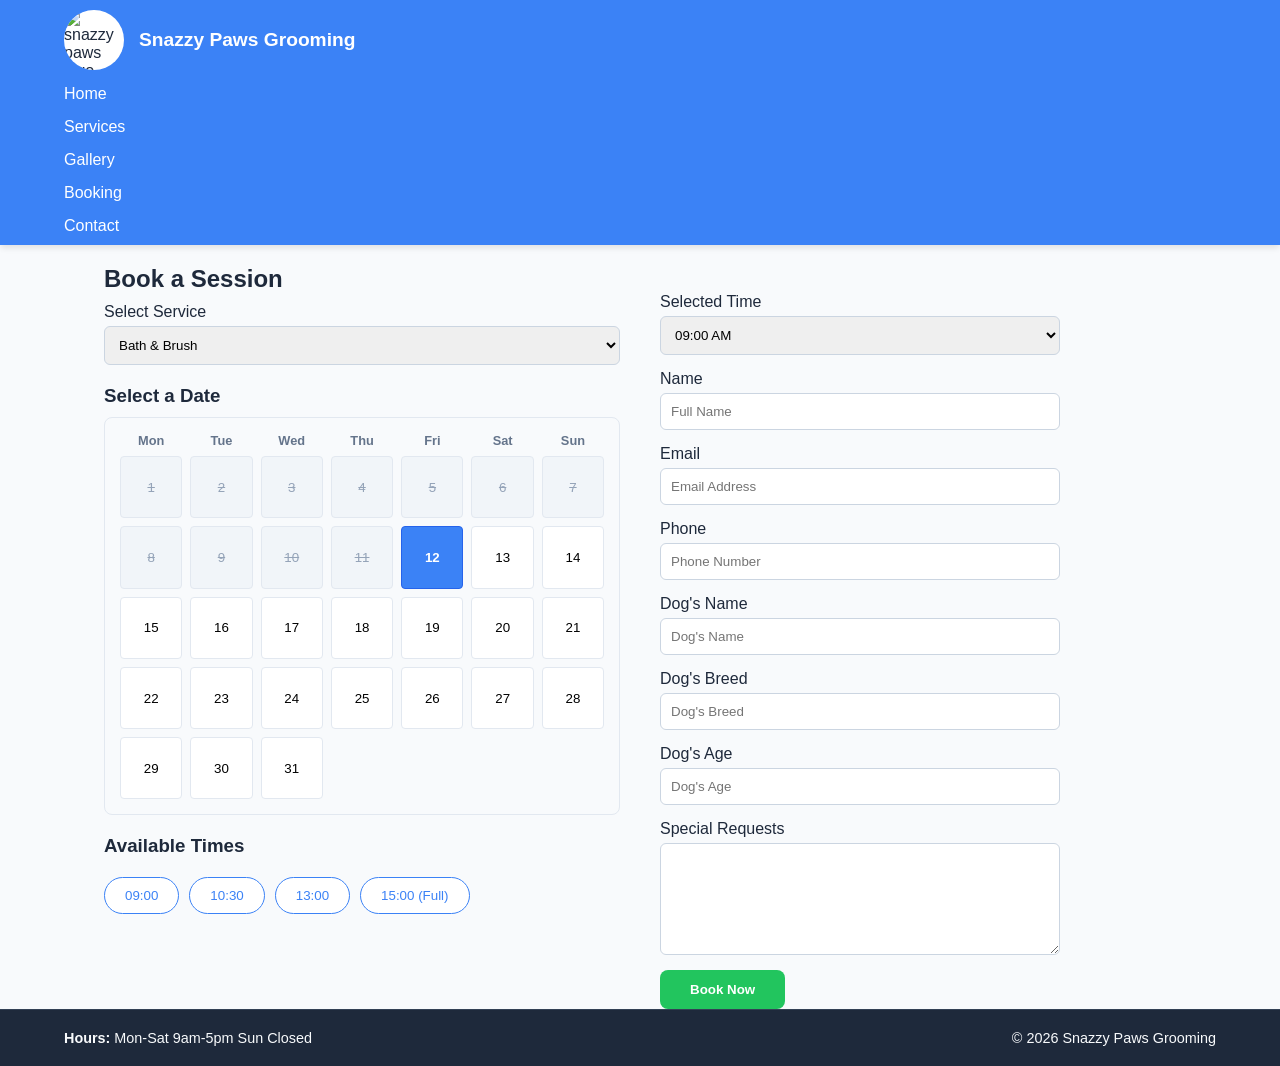
==== booking.html @ b4efa89c "Add files via upload" ====
<!DOCTYPE html>
<html lang="en" class="scroll-smooth">
<head>
    <meta charset="utf-8">
    <meta name="viewport" content="width=device-width, initial-scale=1.0">
    <link rel= "stylesheet" href="css/snazzy.css">
    
    <title>Snazzy Paws Booking</title>
</head>
<body>
    <nav class="nav-tab">
        <div class="brand-container">
            <div class="logo-container">
            <img src="Public/images/snazzy-logo.png" alt="snazzy paws logo">
            </div>
            <span class="brand-name">Snazzy Paws Grooming</span>
        </div>

        <div class="nav-links">
            <a href="index.html">Home</a>
            <a href="services.html">Services</a>
            <a href="gallery.html">Gallery</a>
            <a href="booking.html" aria-current="page">Booking</a>
            <a href="contact.html">Contact</a>
        </div>
    </nav>
    <main>
        <section class="booking-section page-wrapper" style="margin-top: 20px;">
            <h1>Book a Session</h1>

            <div class="booking-dashboard">
                <div class="calendar-column">
                    <div class="form-group"style="margin-top :10px; margin-bottom: 10px;">
                        <label for="service-select">Select Service</label>
                        <select id="service-select">
                            <option>Bath & Brush</option>        
                            <option>Haircut</option>
                            <option>Nail trim</option>
                            <option>Ear cleaning</option>
                            <option>Teeth brushing</option>
                            <option>De-shedding treatment</option>
                            <option>Flea and tick treatment</option>
                            <option>Spa package</option>
                            <option>Express service</option>
                            <option>Medicated bath</option>
                            <option>Special Breed Cuts</option>
                            <option>Puppy package</option>
                            <option>Senior dog</option>
                            <option>Full grooming package</option>
                        </select>
                    </div>

                    <div class="calendar-wrapper">
                        <h3>Select a Date</h3>
                        <div class="calendar-grid">
                            <div class="day-head">Mon</div><div class="day-head">Tue</div>
                            <div class="day-head">Wed</div><div class="day-head">Thu</div>
                            <div class="day-head">Fri</div><div class="day-head">Sat</div>
                            <div class="day-head">Sun</div>

                            <button class="calendar-day day-booked">1</button>
                            <button class="calendar-day day-booked">2</button>
                            <button class="calendar-day day-booked">3</button>
                            <button class="calendar-day day-booked">4</button>
                            <button class="calendar-day day-booked">5</button>
                            <button class="calendar-day day-booked">6</button>
                            <button class="calendar-day day-booked">7</button>
                            <button class="calendar-day day-booked">8</button>
                            <button class="calendar-day day-booked">9</button>
                            <button class="calendar-day day-booked">10</button>
                            <button class="calendar-day day-booked">11</button>
                            <button class="calendar-day current-selection">12</button>
                            <button class="calendar-day">13</button>
                            <button class="calendar-day">14</button>
                            <button class="calendar-day">15</button>
                            <button class="calendar-day">16</button>
                            <button class="calendar-day">17</button>
                            <button class="calendar-day">18</button>
                            <button class="calendar-day">19</button>
                            <button class="calendar-day">20</button>
                            <button class="calendar-day">21</button>
                            <button class="calendar-day">22</button>
                            <button class="calendar-day">23</button>
                            <button class="calendar-day">24</button>
                            <button class="calendar-day">25</button>
                            <button class="calendar-day">26</button>
                            <button class="calendar-day">27</button>
                            <button class="calendar-day">28</button>
                            <button class="calendar-day">29</button>
                            <button class="calendar-day">30</button>
                            <button class="calendar-day">31</button>

                        </div>
                    </div>

                    <div class="times-table">
                        <h3>Available Times</h3>
                        <div class="time-slots">
                            <button class="time-btn">09:00</button>
                            <button class="time-btn">10:30</button>
                            <button class="time-btn">13:00</button>
                            <button class="time-btn" disabled>15:00 (Full)</button>
                        </div>
                    </div>
                </div>

                <div class="details-column">
                    <div class="booking-form-box">
                        <div class="form-group">
                            <label for="time-slot">Selected Time</label>
                            <select id="time-slot">
                                <option>09:00 AM</option>
                                <option>10:30 AM</option>
                                <option>01:00 PM</option>
                                <option>03:00 PM</option>
                            </select>
                        </div>
                        
                        <div class="form-group">
                            <label for="user-name">Name</label>
                            <input type="text" id="user-name" placeholder="Full Name">
                        </div>

                        <div class="form-group">
                            <label for="user-email">Email</label>
                            <input type="email" id="user-email" placeholder="Email Address">
                        </div>

                        <div class="form-group">
                            <label for="user-phone">Phone</label>
                            <input type="tel" id="user-phone" placeholder="Phone Number">
                        </div>

                        <div class="form-group">
                            <label for="dog-name">Dog's Name</label>
                            <input type="text" id="dog-name" placeholder="Dog's Name">
                        </div>
                        <div class="form-group">
                            <label for="dog-breed">Dog's Breed</label>
                            <input type="text" id="dog-breed" placeholder="Dog's Breed">
                        </div>
                        <div class="form-group">
                            <label for="dog-age">Dog's Age</label>
                            <input type="number" id="dog-age" placeholder="Dog's Age">
                        </div>

                        <div class="form-group">
                            <label for="requests">Special Requests</label>
                            <textarea id="requests" rows="6"></textarea>
                        </div>

                        <button class="book-now-btn">Book Now</button>
                    </div>
                </div>
            </div>
        </section>
    </main>

</body>
<footer class="footer">
    <div class="opening-hours">
        <p><strong>Hours:</strong> Mon-Sat 9am-5pm <br> Sun Closed</p>
    </div>
    
    <div class="copy-text">
        <p>&copy; 2026 Snazzy Paws Grooming</p>
    </div>
</footer>


</html>
---- css/snazzy.css ----
/* ------------------ Shared Stylings --------------------*/
/*  Reset and Page Background */
* {
  margin: 0;
  padding: 0;
  box-sizing: border-box; 
  font-family: sans-serif;
}

body {
  background-color: #f8fafc; 
  color: #1e293b;
}

/*  Navigation Bar (The Container) */
.nav-tab {
  display: flex;
  align-items: center; 
  background: #3b82f6; 
  padding: 10px 5%;
  box-shadow: 0 4px 6px -1px rgba(0, 0, 0, 0.1);
}

/*  The Logo and Title Group */
.brand-container {
  display: flex;
  align-items: center;
  gap: 15px;
  margin-right: auto; 
}

.logo-container {
  height: 60px;       
  width: 60px;       
  overflow: hidden;   
  border-radius: 50%; 
  background: white;  
}

.logo-container img {
  width: 100%;
  height: 100%;
  object-fit: cover;  
}

.brand-name {
  color: white;
  font-weight: bold;
  font-size: 1.2rem;
}

/*  The Navigation Links */
nav { 
    flex-direction: column; 
    height: auto; 
    padding: 20px 0;
  }
.nav-links {
  flex-direction: column;
  display: flex;
  gap: 15px;
  width: 100%;
  padding-top: 15px;
}

.nav-links a {
  text-decoration: none;
  color: white;
  font-weight: 500;
  transition: opacity 0.3s;
}

.nav-links a:hover {
  opacity: 0.8;
}

html, body {
  height: 100%; 
}

body {
  display: flex;
  flex-direction: column; 
  min-height: 100vh;      
  margin: 0;
}

main {
  flex: 1; 
}
.page-wrapper {
  width: 90%;
  max-width: 1800px; 
  margin: 0 auto;    
  padding: 0 40px;   
}

.overview {
  padding-top: 20px;
}

/* The Footer */
.footer {
  display: flex;
  justify-content: space-between; 
  align-items: center;           
  padding: 20px 5%;
  background-color: #1e293b;     
  color: #f8fafc;                
  font-size: 0.9rem;             
  border-top: 1px solid #334155; 
}

.opening-hours br {
  display: none; 
}

@media (max-width: 600px) {
  .footer {
    flex-direction: column;
    text-align: center;
    gap: 10px;
  }
  .opening-hours br {
    display: block; 
  }
}
/* ------------------ The Home/index page --------------------*/
overview {
    margin-left: 10%; 
    padding: 40px 0;
}

.home-grid {
    display: flex;
    align-items: center;
    gap: 40px;
}

.about-content {
    flex: 1;
    max-width: 500px;
}

.home-img img, .bigolboy img {
    width: 100%;
    height: 400px;
    object-fit: cover;
    border-radius: 50px; 
}

@media (max-width: 1024px) {
    .overview {
        margin-left: 0;
        text-align: center;
    }

    .home-grid {
        flex-direction: column; 
        gap: 20px;
    }

    .about-content {
        margin-left: 0 !important; 
        max-width: 100%;
        padding: 10px;
        text-align: center;
    }
    
    .home-img, .bigolboy {
        margin-left: 0 !important;
        width: 100%;
    }

    .home-img img, .bigolboy img {
        height: 300px; 
        border-radius: 20px;
    }

    ul {
        text-align: left; 
        display: inline-block;
    }
}
/* ------------------ The Services page --------------------*/
/* The Grid Container */

.services-grid {
  display: grid;
  grid-template-columns: repeat(2, 1fr); 
  gap: 30px;                             
  margin: 20px 0;
  padding-left: 20px;
  padding-right: 20px;
}

/* The Card Style */
.service-card {
  background: white;
  border-radius: 12px;                   
  overflow: hidden;                      
  box-shadow: 0 4px 12px rgba(0, 0, 0, 0.08); 
  transition: transform 0.2s ease;
}

.service-card:hover {
  transform: translateY(-5px);           
}

.service-card img {
  width: 100%;
  height: 200px;
  object-fit: cover;
  object-position: center;                     
}
.service-card img.focus-bottom {
  object-position: center bottom;
}
.service-card img.focus-top {
  object-position: center top;
}

.card-content {
  padding: 20px;
}


.pricing-table {
  display: flex;
  flex-direction: column; 
  align-items: center;  
}
table {
  table {
  width: 100%;
  border-collapse: collapse;
}
}

th, td {
  padding: 15px;
  text-align: left;
  border-bottom: 1px solid #e2e8f0; 
}

th {
  background-color: #3b82f6;
  color: white;
  text-transform: uppercase;
  font-size: 0.8rem;
  letter-spacing: 1px;
}

@media (max-width: 768px) {
  .services-grid {
    grid-template-columns: 1fr; 
  }
  
  .page-wrapper {
    padding: 0 20px; 
  }
}
.table-scroll-container {
  width: 100%;
  overflow-x: auto; 
  display: flex;
  flex-direction: column; 
  align-items: center; 
}
/* ------------------ The Contact page --------------------*/
.contact-container {
    display: grid;
    grid-template-columns: 1fr 1fr; 
    gap: 50px;                      
    padding-top: 40px;
    padding-bottom: 40px;
}


.contact-form {
    background: #f1f5f9;
    padding: 30px;
    border-radius: 12px;
    display: flex;
    flex-direction: column;
    gap: 10px;
}

.contact-form input, 
.contact-form textarea {
    padding: 12px;
    border: 1px solid #cbd5e1;
    border-radius: 6px;
    font-size: 1rem;
}

.submit-btn {
    background-color: #3b82f6;
    color: white;
    padding: 12px;
    border: none;
    border-radius: 6px;
    cursor: pointer;
    font-weight: bold;
    margin-top: 10px;
}
.map-container iframe {
    width: 100%;    
    max-width: 100%;
    height: 450px;  
    border-radius: 12px;
}

@media (max-width: 800px) {
    .contact-container {
        grid-template-columns: 1fr;
    }
}
/* ------------------ The Gallery page --------------------*/

.gallery-layout {
  display: grid;
  grid-template-columns: 3fr 1fr; 
  gap: 20px;
  align-items: start;
}

.featured-img img {
  width: 100%;
  height: 1000px; 
  object-fit: cover;
  border-radius: 12px;
  box-shadow: 0 4px 10px rgba(0,0,0,0.1);
}

.caption {
  font-size: 0.9rem;
  color: #64748b;
  margin-top: 8px;
  font-style: italic;
}


.thumbnail-sidebar {
  display: grid;
  grid-template-columns: repeat(2, 1fr); 
  gap: 10px;
}


.thumb img {
  width: 100%;
  aspect-ratio: 1 / 1; 
  object-fit: cover;
  border-radius: 8px;
  cursor: pointer;
  transition: transform 0.2s ease;
}

.thumb img:hover {
  transform: scale(1.05);
}


.more-images {
  background-color: #e2e8f0;
  border-radius: 8px;
  display: flex;
  align-items: center;
  justify-content: center;
  font-weight: bold;
  color: #475569;
  aspect-ratio: 1 / 1;
  cursor: pointer;
}


@media (max-width: 900px) {
  .gallery-layout {
    grid-template-columns: 1fr;
  }
  .featured-img img {
    height: 400px; 
  }
  .thumbnail-sidebar {
    grid-template-columns: repeat(4, 1fr); 
    margin-top: 20px; 
  }
}

/* ------------------ The Booking page --------------------*/
/* Create the side-by-side layout from your wireframe */
.booking-dashboard {
    display: grid;
    grid-template-columns: 1fr 1fr; /* Split into two equal columns */
    gap: 40px;                      /* Space between the calendar and the form */
    align-items: start;
}
.calendar-grid {
    display: grid;
    grid-template-columns: repeat(7, 1fr); 
    gap: 8px;
    background: #f8fafc;
    padding: 15px;
    border-radius: 8px;
    border: 1px solid #e2e8f0;
}
.calendar-wrapper h3 {
    margin-top: 20px;
    margin-bottom: 10px;
}
@media (max-width: 900px) {
    .booking-dashboard {
        grid-template-columns: 1fr;
    }
}
.day-head {
  font-size: 0.8rem;
  font-weight: bold;
  text-align: center;
  color: #64748b;
}
.calendar-day {
  aspect-ratio: 1 / 1; 
  border: 1px solid #e2e8f0;
  background: white;
  border-radius: 4px;
  cursor: pointer;
  display: flex;
  align-items: center;
  justify-content: center;
}
.calendar-day.current-selection {
    background-color: #3b82f6; 
    color: white;
    border-color: #2563eb;
    font-weight: bold;
}
.calendar-day:hover {
  background-color: #3b82f6;
  color: white;
}
.day-booked {
  background-color: #f1f5f9;
  color: #94a3b8;
  cursor: not-allowed;
  text-decoration: line-through;
}
.times-table{
  margin-top: 20px;
  margin-bottom: 40px;
}
.time-slots {
  display: flex;
  flex-wrap: wrap;
  gap: 10px;
  margin-top: 20px;
}
.time-btn {
  padding: 10px 20px;
  border: 1px solid #3b82f6;
  border-radius: 20px; 
  background: white;
  color: #3b82f6;
}
.booking-form-box {
  display: flex;
  flex-direction: column;
  gap: 15px; 
  max-width: 400px; 
}
.form-group {
  display: flex;
  flex-direction: column; 
  gap: 5px;
}
.form-group input, 
.form-group select, 
.form-group textarea {
  padding: 10px;
  border: 1px solid #cbd5e1;
  border-radius: 6px;
  width: 100%; 
}
.book-now-btn {
  background-color: #22c55e;
  color: white;
  padding: 12px;
  border: none;
  border-radius: 8px;
  font-weight: bold;
  cursor: pointer;
  width: fit-content;
  padding: 12px 30px;
}
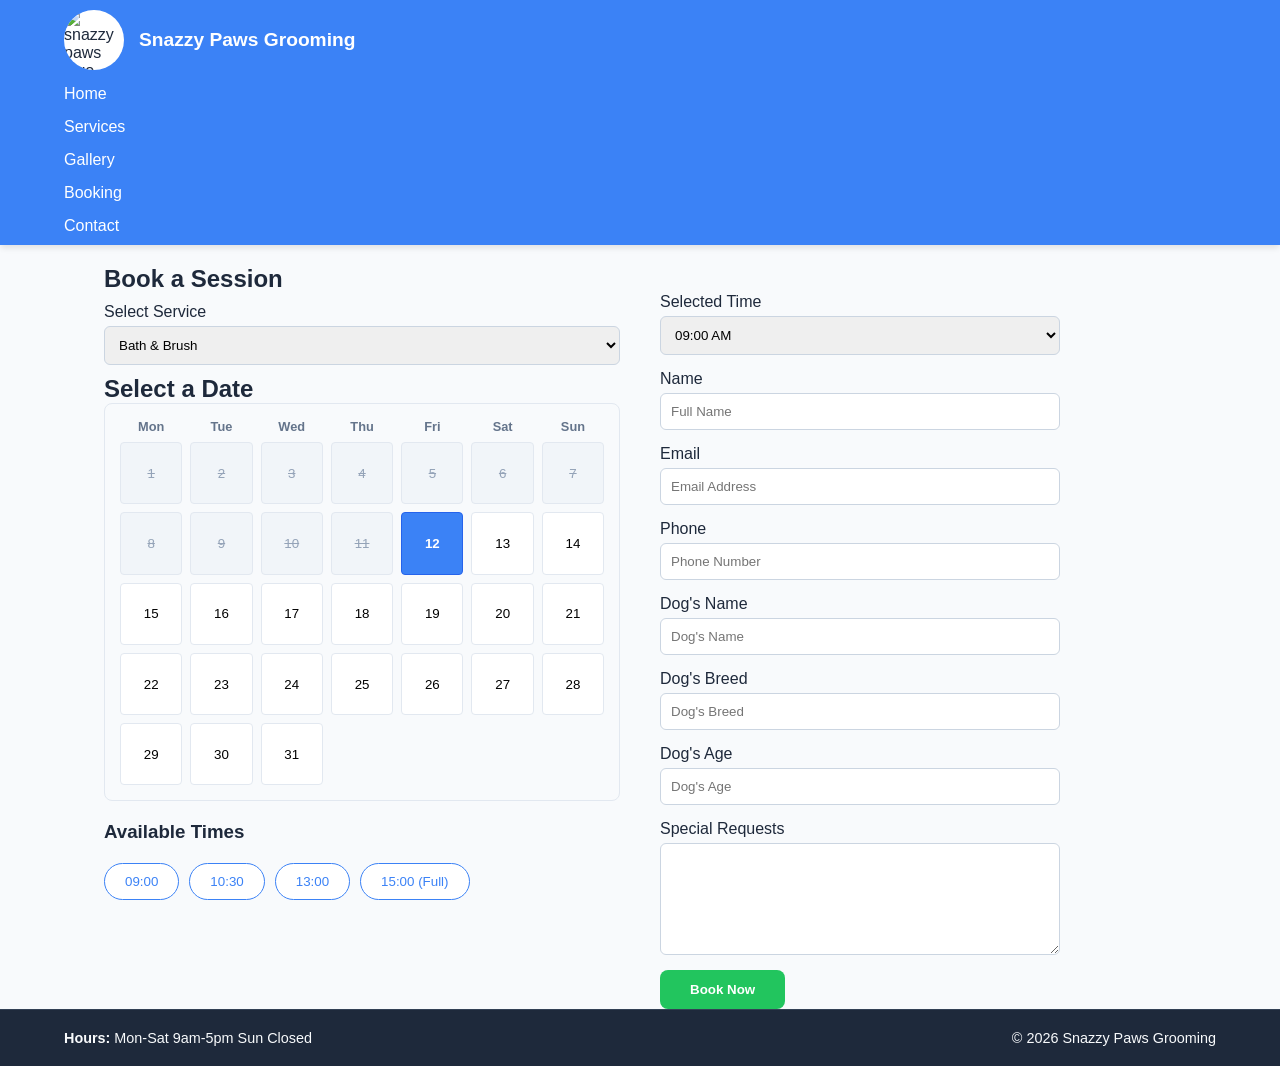
==== commit f9bd086b: "Add files via upload" ====
--- a/booking.html
+++ b/booking.html
@@ -30,7 +30,7 @@
 
             <div class="booking-dashboard">
                 <div class="calendar-column">
-                    <div class="form-group"style="margin-top :10px; margin-bottom: 10px;">
+                    <div class="form-group" style="margin-top :10px; margin-bottom: 10px;">
                         <label for="service-select">Select Service</label>
                         <select id="service-select">
                             <option>Bath & Brush</option>        
@@ -51,7 +51,7 @@
                     </div>
 
                     <div class="calendar-wrapper">
-                        <h3>Select a Date</h3>
+                        <h2>Select a Date</h2>
                         <div class="calendar-grid">
                             <div class="day-head">Mon</div><div class="day-head">Tue</div>
                             <div class="day-head">Wed</div><div class="day-head">Thu</div>
@@ -155,18 +155,15 @@
             </div>
         </section>
     </main>
-
+    <footer class="footer">
+        <div class="opening-hours">
+            <p><strong>Hours:</strong> Mon-Sat 9am-5pm <br> Sun Closed</p>
+        </div>
+        
+        <div class="copy-text">
+            <p>&copy; 2026 Snazzy Paws Grooming</p>
+        </div>
+    </footer>
 </body>
-<footer class="footer">
-    <div class="opening-hours">
-        <p><strong>Hours:</strong> Mon-Sat 9am-5pm <br> Sun Closed</p>
-    </div>
-    
-    <div class="copy-text">
-        <p>&copy; 2026 Snazzy Paws Grooming</p>
-    </div>
-</footer>
-
-
 </html>
 
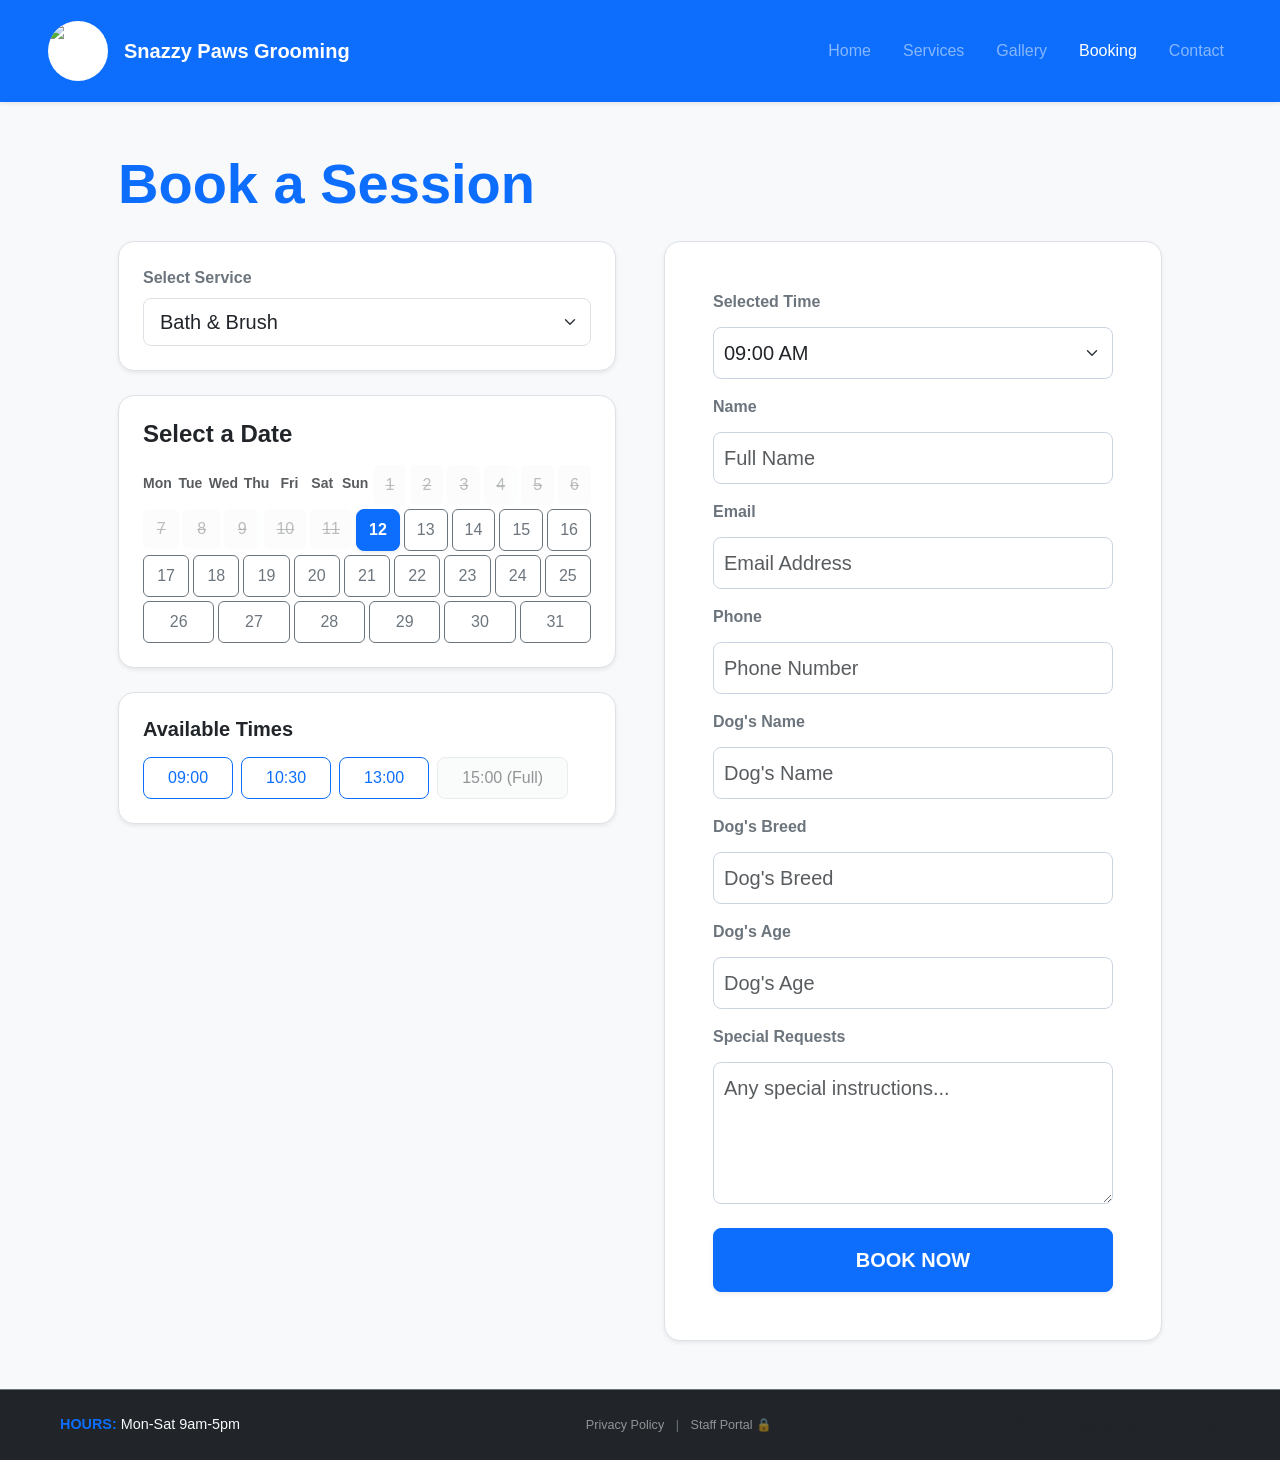
==== commit 024b90a8: "assessment 3 update" ====
--- a/booking.html
+++ b/booking.html
@@ -1,169 +1,234 @@
-<!DOCTYPE html>
-<html lang="en" class="scroll-smooth">
-<head>
-    <meta charset="utf-8">
-    <meta name="viewport" content="width=device-width, initial-scale=1.0">
-    <link rel= "stylesheet" href="css/snazzy.css">
-    
-    <title>Snazzy Paws Booking</title>
-</head>
-<body>
-    <nav class="nav-tab">
-        <div class="brand-container">
-            <div class="logo-container">
-            <img src="Public/images/snazzy-logo.png" alt="snazzy paws logo">
-            </div>
-            <span class="brand-name">Snazzy Paws Grooming</span>
-        </div>
-
-        <div class="nav-links">
-            <a href="index.html">Home</a>
-            <a href="services.html">Services</a>
-            <a href="gallery.html">Gallery</a>
-            <a href="booking.html" aria-current="page">Booking</a>
-            <a href="contact.html">Contact</a>
-        </div>
-    </nav>
-    <main>
-        <section class="booking-section page-wrapper" style="margin-top: 20px;">
-            <h1>Book a Session</h1>
-
-            <div class="booking-dashboard">
-                <div class="calendar-column">
-                    <div class="form-group" style="margin-top :10px; margin-bottom: 10px;">
-                        <label for="service-select">Select Service</label>
-                        <select id="service-select">
-                            <option>Bath & Brush</option>        
-                            <option>Haircut</option>
-                            <option>Nail trim</option>
-                            <option>Ear cleaning</option>
-                            <option>Teeth brushing</option>
-                            <option>De-shedding treatment</option>
-                            <option>Flea and tick treatment</option>
-                            <option>Spa package</option>
-                            <option>Express service</option>
-                            <option>Medicated bath</option>
-                            <option>Special Breed Cuts</option>
-                            <option>Puppy package</option>
-                            <option>Senior dog</option>
-                            <option>Full grooming package</option>
-                        </select>
-                    </div>
-
-                    <div class="calendar-wrapper">
-                        <h2>Select a Date</h2>
-                        <div class="calendar-grid">
-                            <div class="day-head">Mon</div><div class="day-head">Tue</div>
-                            <div class="day-head">Wed</div><div class="day-head">Thu</div>
-                            <div class="day-head">Fri</div><div class="day-head">Sat</div>
-                            <div class="day-head">Sun</div>
-
-                            <button class="calendar-day day-booked">1</button>
-                            <button class="calendar-day day-booked">2</button>
-                            <button class="calendar-day day-booked">3</button>
-                            <button class="calendar-day day-booked">4</button>
-                            <button class="calendar-day day-booked">5</button>
-                            <button class="calendar-day day-booked">6</button>
-                            <button class="calendar-day day-booked">7</button>
-                            <button class="calendar-day day-booked">8</button>
-                            <button class="calendar-day day-booked">9</button>
-                            <button class="calendar-day day-booked">10</button>
-                            <button class="calendar-day day-booked">11</button>
-                            <button class="calendar-day current-selection">12</button>
-                            <button class="calendar-day">13</button>
-                            <button class="calendar-day">14</button>
-                            <button class="calendar-day">15</button>
-                            <button class="calendar-day">16</button>
-                            <button class="calendar-day">17</button>
-                            <button class="calendar-day">18</button>
-                            <button class="calendar-day">19</button>
-                            <button class="calendar-day">20</button>
-                            <button class="calendar-day">21</button>
-                            <button class="calendar-day">22</button>
-                            <button class="calendar-day">23</button>
-                            <button class="calendar-day">24</button>
-                            <button class="calendar-day">25</button>
-                            <button class="calendar-day">26</button>
-                            <button class="calendar-day">27</button>
-                            <button class="calendar-day">28</button>
-                            <button class="calendar-day">29</button>
-                            <button class="calendar-day">30</button>
-                            <button class="calendar-day">31</button>
-
-                        </div>
-                    </div>
-
-                    <div class="times-table">
-                        <h3>Available Times</h3>
-                        <div class="time-slots">
-                            <button class="time-btn">09:00</button>
-                            <button class="time-btn">10:30</button>
-                            <button class="time-btn">13:00</button>
-                            <button class="time-btn" disabled>15:00 (Full)</button>
-                        </div>
-                    </div>
-                </div>
-
-                <div class="details-column">
-                    <div class="booking-form-box">
-                        <div class="form-group">
-                            <label for="time-slot">Selected Time</label>
-                            <select id="time-slot">
-                                <option>09:00 AM</option>
-                                <option>10:30 AM</option>
-                                <option>01:00 PM</option>
-                                <option>03:00 PM</option>
-                            </select>
-                        </div>
-                        
-                        <div class="form-group">
-                            <label for="user-name">Name</label>
-                            <input type="text" id="user-name" placeholder="Full Name">
-                        </div>
-
-                        <div class="form-group">
-                            <label for="user-email">Email</label>
-                            <input type="email" id="user-email" placeholder="Email Address">
-                        </div>
-
-                        <div class="form-group">
-                            <label for="user-phone">Phone</label>
-                            <input type="tel" id="user-phone" placeholder="Phone Number">
-                        </div>
-
-                        <div class="form-group">
-                            <label for="dog-name">Dog's Name</label>
-                            <input type="text" id="dog-name" placeholder="Dog's Name">
-                        </div>
-                        <div class="form-group">
-                            <label for="dog-breed">Dog's Breed</label>
-                            <input type="text" id="dog-breed" placeholder="Dog's Breed">
-                        </div>
-                        <div class="form-group">
-                            <label for="dog-age">Dog's Age</label>
-                            <input type="number" id="dog-age" placeholder="Dog's Age">
-                        </div>
-
-                        <div class="form-group">
-                            <label for="requests">Special Requests</label>
-                            <textarea id="requests" rows="6"></textarea>
-                        </div>
-
-                        <button class="book-now-btn">Book Now</button>
-                    </div>
-                </div>
-            </div>
-        </section>
-    </main>
-    <footer class="footer">
-        <div class="opening-hours">
-            <p><strong>Hours:</strong> Mon-Sat 9am-5pm <br> Sun Closed</p>
-        </div>
-        
-        <div class="copy-text">
-            <p>&copy; 2026 Snazzy Paws Grooming</p>
-        </div>
-    </footer>
-</body>
-</html>
-
+<!DOCTYPE html>
+<html lang="en" class="scroll-smooth">
+<head>
+    <meta charset="utf-8">
+    <!-- Required Task 1a Meta Tags -->
+    <meta name="viewport" content="width=device-width, initial-scale=1.0">
+    <meta name="description" content="Book a professional dog grooming session with Snazzy Paws Hamilton. Select your service, choose a date on our live calendar, and reserve your slot.">
+    
+    <!-- Bootstrap CSS Framework -->
+    <link href="https://cdn.jsdelivr.net/npm/bootstrap@5.3.3/dist/css/bootstrap.min.css" rel="stylesheet">
+    <!-- Custom Style Overrides -->
+    <link rel="stylesheet" href="css/snazzy.css">
+    
+    <title>Snazzy Paws Booking</title>
+</head>
+<body class="d-flex flex-column min-vh-100 bg-light text-dark">
+
+    <!-- START: NAVIGATION COMPONENT -->
+    <nav class="navbar navbar-expand-lg navbar-dark bg-primary shadow-sm py-3">
+        <div class="container-fluid px-md-5">
+            <!-- Brand & Logo Identity -->
+            <a class="navbar-brand d-flex align-items-center gap-3" href="index.html">
+                <div class="logo-container rounded-circle bg-white overflow-hidden" style="width: 60px; height: 60px;">
+                    <img src="Public/images/snazzy-logo.png" alt="snazzy paws logo" class="w-100 h-100 object-fit-cover">
+                </div>
+                <span class="fw-bold tracking-wide">Snazzy Paws Grooming</span>
+            </a>
+
+            <!-- Mobile Hamburger Toggle Button -->
+            <button class="navbar-toggler" type="button" data-bs-toggle="collapse" data-bs-target="#snazzyNav" aria-controls="snazzyNav" aria-expanded="false" aria-label="Toggle navigation">
+                <span class="navbar-toggler-icon"></span>
+            </button>
+
+            <!-- Navigation Menu Items -->
+            <div class="collapse navbar-collapse" id="snazzyNav">
+                <div class="navbar-nav ms-auto gap-lg-3 mt-3 mt-lg-0 fw-medium">
+                    <a class="nav-link text-white-50" href="index.html">Home</a>
+                    <a class="nav-link text-white-50" href="services.html">Services</a>
+                    <a class="nav-link text-white-50" href="gallery.html">Gallery</a>
+                    <a class="nav-link active" href="booking.html" aria-current="page">Booking</a>
+                    <a class="nav-link text-white-50" href="contact.html">Contact</a>
+                </div>
+            </div>
+        </div>
+    </nav>
+    <!-- END: NAVIGATION COMPONENT -->
+
+    <!-- START: BOOKING MAIN CONTENT CONTAINER -->
+    <main class="flex-grow-1 container my-5 px-4 px-md-5">
+        <section class="booking-section">
+            <h1 class="display-4 fw-bold text-primary mb-4 text-center text-md-start">Book a Session</h1>
+
+            <!-- Dashboard Dashboard Split Row Wrapper -->
+            <div class="row g-5">
+                
+                <!-- START: CALENDAR COLUMN -->
+                <div class="col-12 col-lg-6 d-flex flex-column gap-4">
+                    
+                    <!-- Service Select Box -->
+                    <div class="bg-white p-4 rounded-4 shadow-sm border">
+                        <label for="service-select" class="form-label fw-bold text-secondary">Select Service</label>
+                        <select id="service-select" class="form-select form-select-lg rounded-3">
+                            <option>Bath & Brush</option>        
+                            <option>Haircut</option>
+                            <option>Nail trim</option>
+                            <option>Ear cleaning</option>
+                            <option>Teeth brushing</option>
+                            <option>De-shedding treatment</option>
+                            <option>Flea and tick treatment</option>
+                            <option>Spa package</option>
+                            <option>Express service</option>
+                            <option>Medicated bath</option>
+                            <option>Special Breed Cuts</option>
+                            <option>Puppy package</option>
+                            <option>Senior dog</option>
+                            <option>Full grooming package</option>
+                        </select>
+                    </div>
+
+                    <!-- Calendar Wrapper Component -->
+                    <div class="bg-white p-4 rounded-4 shadow-sm border">
+                        <h2 class="h4 fw-bold text-dark mb-3">Select a Date</h2>
+                        <div class="row row-cols-7 g-1 text-center">
+                            
+                            <!-- Weekday grid headers -->
+                            <div class="col py-2 fw-bold text-muted small">Mon</div>
+                            <div class="col py-2 fw-bold text-muted small">Tue</div>
+                            <div class="col py-2 fw-bold text-muted small">Wed</div>
+                            <div class="col py-2 fw-bold text-muted small">Thu</div>
+                            <div class="col py-2 fw-bold text-muted small">Fri</div>
+                            <div class="col py-2 fw-bold text-muted small">Sat</div>
+                            <div class="col py-2 fw-bold text-muted small">Sun</div>
+
+                            <!-- Row 1 dates -->
+                            <div class="col"><button class="btn btn-light text-muted w-100 py-2 border-0 disabled" style="opacity: 0.4; text-decoration: line-through;">1</button></div>
+                            <div class="col"><button class="btn btn-light text-muted w-100 py-2 border-0 disabled" style="opacity: 0.4; text-decoration: line-through;">2</button></div>
+                            <div class="col"><button class="btn btn-light text-muted w-100 py-2 border-0 disabled" style="opacity: 0.4; text-decoration: line-through;">3</button></div>
+                            <div class="col"><button class="btn btn-light text-muted w-100 py-2 border-0 disabled" style="opacity: 0.4; text-decoration: line-through;">4</button></div>
+                            <div class="col"><button class="btn btn-light text-muted w-100 py-2 border-0 disabled" style="opacity: 0.4; text-decoration: line-through;">5</button></div>
+                            <div class="col"><button class="btn btn-light text-muted w-100 py-2 border-0 disabled" style="opacity: 0.4; text-decoration: line-through;">6</button></div>
+                            <div class="col"><button class="btn btn-light text-muted w-100 py-2 border-0 disabled" style="opacity: 0.4; text-decoration: line-through;">7</button></div>
+
+                            <!-- Row 2 dates -->
+                            <div class="col"><button class="btn btn-light text-muted w-100 py-2 border-0 disabled" style="opacity: 0.4; text-decoration: line-through;">8</button></div>
+                            <div class="col"><button class="btn btn-light text-muted w-100 py-2 border-0 disabled" style="opacity: 0.4; text-decoration: line-through;">9</button></div>
+                            <div class="col"><button class="btn btn-light text-muted w-100 py-2 border-0 disabled" style="opacity: 0.4; text-decoration: line-through;">10</button></div>
+                            <div class="col"><button class="btn btn-light text-muted w-100 py-2 border-0 disabled" style="opacity: 0.4; text-decoration: line-through;">11</button></div>
+                            <div class="col"><button class="btn btn-primary w-100 py-2 fw-bold rounded-3 shadow-sm">12</button></div>
+                            <div class="col"><button class="btn btn-outline-secondary w-100 py-2">13</button></div>
+                            <div class="col"><button class="btn btn-outline-secondary w-100 py-2">14</button></div>
+
+                            <!-- Row 3 dates -->
+                            <div class="col"><button class="btn btn-outline-secondary w-100 py-2">15</button></div>
+                            <div class="col"><button class="btn btn-outline-secondary w-100 py-2">16</button></div>
+                            <div class="col"><button class="btn btn-outline-secondary w-100 py-2">17</button></div>
+                            <div class="col"><button class="btn btn-outline-secondary w-100 py-2">18</button></div>
+                            <div class="col"><button class="btn btn-outline-secondary w-100 py-2">19</button></div>
+                            <div class="col"><button class="btn btn-outline-secondary w-100 py-2">20</button></div>
+                            <div class="col"><button class="btn btn-outline-secondary w-100 py-2">21</button></div>
+
+                            <!-- Row 4 dates -->
+                            <div class="col"><button class="btn btn-outline-secondary w-100 py-2">22</button></div>
+                            <div class="col"><button class="btn btn-outline-secondary w-100 py-2">23</button></div>
+                            <div class="col"><button class="btn btn-outline-secondary w-100 py-2">24</button></div>
+                            <div class="col"><button class="btn btn-outline-secondary w-100 py-2">25</button></div>
+                            <div class="col"><button class="btn btn-outline-secondary w-100 py-2">26</button></div>
+                            <div class="col"><button class="btn btn-outline-secondary w-100 py-2">27</button></div>
+                            <div class="col"><button class="btn btn-outline-secondary w-100 py-2">28</button></div>
+
+                            <!-- Row 5 dates -->
+                            <div class="col"><button class="btn btn-outline-secondary w-100 py-2">29</button></div>
+                            <div class="col"><button class="btn btn-outline-secondary w-100 py-2">30</button></div>
+                            <div class="col"><button class="btn btn-outline-secondary w-100 py-2">31</button></div>
+
+                        </div>
+                    </div>
+
+                    <!-- Available Times Area -->
+                    <div class="bg-white p-4 rounded-4 shadow-sm border">
+                        <h3 class="h5 fw-bold text-dark mb-3">Available Times</h3>
+                        <div class="d-flex flex-wrap gap-2">
+                            <button class="btn btn-outline-primary px-4 py-2 rounded-3">09:00</button>
+                            <button class="btn btn-outline-primary px-4 py-2 rounded-3">10:30</button>
+                            <button class="btn btn-outline-primary px-4 py-2 rounded-3">13:00</button>
+                            <button class="btn btn-light px-4 py-2 rounded-3 text-muted border" disabled>15:00 (Full)</button>
+                        </div>
+                    </div>
+                </div>
+                <!-- END: CALENDAR COLUMN -->
+
+                <!-- START: DETAILS COLUMN -->
+                <div class="col-12 col-lg-6">
+                    <form class="bg-white p-4 p-lg-5 rounded-4 shadow-sm border d-flex flex-column gap-3">
+                        
+                        <div class="form-group">
+                            <label for="time-slot" class="form-label fw-semibold text-secondary">Selected Time</label>
+                            <select id="time-slot" class="form-select form-select-lg rounded-3">
+                                <option>09:00 AM</option>
+                                <option>10:30 AM</option>
+                                <option>01:00 PM</option>
+                                <option>03:00 PM</option>
+                            </select>
+                        </div>
+                        
+                        <div class="form-group">
+                            <label for="user-name" class="form-label fw-semibold text-secondary">Name</label>
+                            <input type="text" id="user-name" class="form-control form-control-lg rounded-3" placeholder="Full Name" required>
+                        </div>
+
+                        <div class="form-group">
+                            <label for="user-email" class="form-label fw-semibold text-secondary">Email</label>
+                            <input type="email" id="user-email" class="form-control form-control-lg rounded-3" placeholder="Email Address" required>
+                        </div>
+
+                        <div class="form-group">
+                            <label for="user-phone" class="form-label fw-semibold text-secondary">Phone</label>
+                            <input type="tel" id="user-phone" class="form-control form-control-lg rounded-3" placeholder="Phone Number" required>
+                        </div>
+
+                        <div class="form-group">
+                            <label for="dog-name" class="form-label fw-semibold text-secondary">Dog's Name</label>
+                            <input type="text" id="dog-name" class="form-control form-control-lg rounded-3" placeholder="Dog's Name" required>
+                        </div>
+
+                        <div class="form-group">
+                            <label for="dog-breed" class="form-label fw-semibold text-secondary">Dog's Breed</label>
+                            <input type="text" id="dog-breed" class="form-control form-control-lg rounded-3" placeholder="Dog's Breed" required>
+                        </div>
+
+                        <div class="form-group">
+                            <label for="dog-age" class="form-label fw-semibold text-secondary">Dog's Age</label>
+                            <input type="number" id="dog-age" class="form-control form-control-lg rounded-3" placeholder="Dog's Age" required>
+                        </div>
+
+                        <div class="form-group">
+                            <label for="requests" class="form-label fw-semibold text-secondary">Special Requests</label>
+                            <textarea id="requests" rows="4" class="form-control form-control-lg rounded-3" placeholder="Any special instructions..."></textarea>
+                        </div>
+
+                        <button type="submit" class="btn btn-primary btn-lg fw-bold rounded-3 shadow-sm mt-2 py-3 text-uppercase tracking-wider">Book Now</button>
+                    </form>
+                </div>
+                <!-- END: DETAILS COLUMN -->
+
+            </div>
+        </section>
+    </main>
+    <!-- END: BOOKING MAIN CONTENT CONTAINER -->
+
+    <!-- START: FOOTER COMPONENT -->
+    <footer class="footer bg-dark text-light border-top border-secondary py-4 px-md-5 mt-auto">
+        <div class="container-fluid d-flex flex-column flex-md-row justify-content-between align-items-center gap-3">
+            <div class="opening-hours text-center text-md-start">
+                <p class="mb-0"><strong class="text-uppercase tracking-wider text-primary">Hours:</strong> Mon-Sat 9am-5pm <span class="d-block d-md-inline ms-md-3 text-muted">| Sun Closed</span></p>
+            </div>
+            
+            <div class="footer-links text-center small">
+                <a href="privacy.html" class="text-white-50 text-decoration-none mx-2 hover-white">Privacy Policy</a>
+                <span class="text-secondary">|</span>
+                <!-- Staff portal nav for marker to easily access this would normally be password protected -->
+                <a href="roster.html" class="text-white-50 text-decoration-none mx-2 hover-white">Staff Portal 🔒</a>
+            </div>
+
+            <div class="copy-text text-center text-md-end text-muted">
+                <p class="mb-0">&copy; 2026 Snazzy Paws Grooming</p>
+            </div>
+        </div>
+    </footer>
+    <!-- END: FOOTER COMPONENT -->
+
+    <!-- Bootstrap Bundle with Popper JS -->
+    <script src="https://cdn.jsdelivr.net/npm/bootstrap@5.3.3/dist/js/bootstrap.bundle.min.js"></script>
+</body>
+</html>
--- a/css/snazzy.css
+++ b/css/snazzy.css
@@ -1,495 +1,511 @@
-/* ------------------ Shared Stylings --------------------*/
-/*  Reset and Page Background */
-* {
-  margin: 0;
-  padding: 0;
-  box-sizing: border-box; 
-  font-family: sans-serif;
-}
-
-body {
-  background-color: #f8fafc; 
-  color: #1e293b;
-}
-
-/*  Navigation Bar (The Container) */
-.nav-tab {
-  display: flex;
-  align-items: center; 
-  background: #3b82f6; 
-  padding: 10px 5%;
-  box-shadow: 0 4px 6px -1px rgba(0, 0, 0, 0.1);
-}
-
-/*  The Logo and Title Group */
-.brand-container {
-  display: flex;
-  align-items: center;
-  gap: 15px;
-  margin-right: auto; 
-}
-
-.logo-container {
-  height: 60px;       
-  width: 60px;       
-  overflow: hidden;   
-  border-radius: 50%; 
-  background: white;  
-}
-
-.logo-container img {
-  width: 100%;
-  height: 100%;
-  object-fit: cover;  
-}
-
-.brand-name {
-  color: white;
-  font-weight: bold;
-  font-size: 1.2rem;
-}
-
-/*  The Navigation Links */
-nav { 
-    flex-direction: column; 
-    height: auto; 
-    padding: 20px 0;
-  }
-.nav-links {
-  flex-direction: column;
-  display: flex;
-  gap: 15px;
-  width: 100%;
-  padding-top: 15px;
-}
-
-.nav-links a {
-  text-decoration: none;
-  color: white;
-  font-weight: 500;
-  transition: opacity 0.3s;
-}
-
-.nav-links a:hover {
-  opacity: 0.8;
-}
-
-html, body {
-  height: 100%; 
-}
-
-body {
-  display: flex;
-  flex-direction: column; 
-  min-height: 100vh;      
-  margin: 0;
-}
-
-main {
-  flex: 1; 
-}
-.page-wrapper {
-  width: 90%;
-  max-width: 1800px; 
-  margin: 0 auto;    
-  padding: 0 40px;   
-}
-
-.overview {
-  padding-top: 20px;
-}
-
-/* The Footer */
-.footer {
-  display: flex;
-  justify-content: space-between; 
-  align-items: center;           
-  padding: 20px 5%;
-  background-color: #1e293b;     
-  color: #f8fafc;                
-  font-size: 0.9rem;             
-  border-top: 1px solid #334155; 
-}
-
-.opening-hours br {
-  display: none; 
-}
-
-@media (max-width: 600px) {
-  .footer {
-    flex-direction: column;
-    text-align: center;
-    gap: 10px;
-  }
-  .opening-hours br {
-    display: block; 
-  }
-}
-/* ------------------ The Home/index page --------------------*/
-overview {
-    margin-left: 10%; 
-    padding: 40px 0;
-}
-
-.home-grid {
-    display: flex;
-    align-items: center;
-    gap: 40px;
-}
-
-.about-content {
-    flex: 1;
-    max-width: 500px;
-}
-
-.home-img img, .bigolboy img {
-    width: 100%;
-    height: 400px;
-    object-fit: cover;
-    border-radius: 50px; 
-}
-
-@media (max-width: 1024px) {
-    .overview {
-        margin-left: 0;
-        text-align: center;
-    }
-
-    .home-grid {
-        flex-direction: column; 
-        gap: 20px;
-    }
-
-    .about-content {
-        margin-left: 0 !important; 
-        max-width: 100%;
-        padding: 10px;
-        text-align: center;
-    }
-    
-    .home-img, .bigolboy {
-        margin-left: 0 !important;
-        width: 100%;
-    }
-
-    .home-img img, .bigolboy img {
-        height: 300px; 
-        border-radius: 20px;
-    }
-
-    ul {
-        text-align: left; 
-        display: inline-block;
-    }
-}
-/* ------------------ The Services page --------------------*/
-/* The Grid Container */
-
-.services-grid {
-  display: grid;
-  grid-template-columns: repeat(2, 1fr); 
-  gap: 30px;                             
-  margin: 20px 0;
-  padding-left: 20px;
-  padding-right: 20px;
-}
-
-/* The Card Style */
-.service-card {
-  background: white;
-  border-radius: 12px;                   
-  overflow: hidden;                      
-  box-shadow: 0 4px 12px rgba(0, 0, 0, 0.08); 
-  transition: transform 0.2s ease;
-}
-
-.service-card:hover {
-  transform: translateY(-5px);           
-}
-
-.service-card img {
-  width: 100%;
-  height: 200px;
-  object-fit: cover;
-  object-position: center;                     
-}
-.service-card img.focus-bottom {
-  object-position: center bottom;
-}
-.service-card img.focus-top {
-  object-position: center top;
-}
-
-.card-content {
-  padding: 20px;
-}
-
-
-.pricing-table {
-  display: flex;
-  flex-direction: column; 
-  align-items: center;  
-}
-table {
-  table {
-  width: 100%;
-  border-collapse: collapse;
-}
-}
-
-th, td {
-  padding: 15px;
-  text-align: left;
-  border-bottom: 1px solid #e2e8f0; 
-}
-
-th {
-  background-color: #3b82f6;
-  color: white;
-  text-transform: uppercase;
-  font-size: 0.8rem;
-  letter-spacing: 1px;
-}
-
-@media (max-width: 768px) {
-  .services-grid {
-    grid-template-columns: 1fr; 
-  }
-  
-  .page-wrapper {
-    padding: 0 20px; 
-  }
-}
-.table-scroll-container {
-  width: 100%;
-  overflow-x: auto; 
-  display: flex;
-  flex-direction: column; 
-  align-items: center; 
-}
-/* ------------------ The Contact page --------------------*/
-.contact-container {
-    display: grid;
-    grid-template-columns: 1fr 1fr; 
-    gap: 50px;                      
-    padding-top: 40px;
-    padding-bottom: 40px;
-}
-
-
-.contact-form {
-    background: #f1f5f9;
-    padding: 30px;
-    border-radius: 12px;
-    display: flex;
-    flex-direction: column;
-    gap: 10px;
-}
-
-.contact-form input, 
-.contact-form textarea {
-    padding: 12px;
-    border: 1px solid #cbd5e1;
-    border-radius: 6px;
-    font-size: 1rem;
-}
-
-.submit-btn {
-    background-color: #3b82f6;
-    color: white;
-    padding: 12px;
-    border: none;
-    border-radius: 6px;
-    cursor: pointer;
-    font-weight: bold;
-    margin-top: 10px;
-}
-.map-container iframe {
-    width: 100%;    
-    max-width: 100%;
-    height: 450px;  
-    border-radius: 12px;
-}
-
-@media (max-width: 800px) {
-    .contact-container {
-        grid-template-columns: 1fr;
-    }
-}
-/* ------------------ The Gallery page --------------------*/
-
-.gallery-layout {
-  display: grid;
-  grid-template-columns: 3fr 1fr; 
-  gap: 20px;
-  align-items: start;
-}
-
-.featured-img img {
-  width: 100%;
-  height: 1000px; 
-  object-fit: cover;
-  border-radius: 12px;
-  box-shadow: 0 4px 10px rgba(0,0,0,0.1);
-}
-
-.caption {
-  font-size: 0.9rem;
-  color: #64748b;
-  margin-top: 8px;
-  font-style: italic;
-}
-
-
-.thumbnail-sidebar {
-  display: grid;
-  grid-template-columns: repeat(2, 1fr); 
-  gap: 10px;
-}
-
-
-.thumb img {
-  width: 100%;
-  aspect-ratio: 1 / 1; 
-  object-fit: cover;
-  border-radius: 8px;
-  cursor: pointer;
-  transition: transform 0.2s ease;
-}
-
-.thumb img:hover {
-  transform: scale(1.05);
-}
-
-
-.more-images {
-  background-color: #e2e8f0;
-  border-radius: 8px;
-  display: flex;
-  align-items: center;
-  justify-content: center;
-  font-weight: bold;
-  color: #475569;
-  aspect-ratio: 1 / 1;
-  cursor: pointer;
-}
-
-
-@media (max-width: 900px) {
-  .gallery-layout {
-    grid-template-columns: 1fr;
-  }
-  .featured-img img {
-    height: 400px; 
-  }
-  .thumbnail-sidebar {
-    grid-template-columns: repeat(4, 1fr); 
-    margin-top: 20px; 
-  }
-}
-
-/* ------------------ The Booking page --------------------*/
-/* Create the side-by-side layout from your wireframe */
-.booking-dashboard {
-    display: grid;
-    grid-template-columns: 1fr 1fr; /* Split into two equal columns */
-    gap: 40px;                      /* Space between the calendar and the form */
-    align-items: start;
-}
-.calendar-grid {
-    display: grid;
-    grid-template-columns: repeat(7, 1fr); 
-    gap: 8px;
-    background: #f8fafc;
-    padding: 15px;
-    border-radius: 8px;
-    border: 1px solid #e2e8f0;
-}
-.calendar-wrapper h3 {
-    margin-top: 20px;
-    margin-bottom: 10px;
-}
-@media (max-width: 900px) {
-    .booking-dashboard {
-        grid-template-columns: 1fr;
-    }
-}
-.day-head {
-  font-size: 0.8rem;
-  font-weight: bold;
-  text-align: center;
-  color: #64748b;
-}
-.calendar-day {
-  aspect-ratio: 1 / 1; 
-  border: 1px solid #e2e8f0;
-  background: white;
-  border-radius: 4px;
-  cursor: pointer;
-  display: flex;
-  align-items: center;
-  justify-content: center;
-}
-.calendar-day.current-selection {
-    background-color: #3b82f6; 
-    color: white;
-    border-color: #2563eb;
-    font-weight: bold;
-}
-.calendar-day:hover {
-  background-color: #3b82f6;
-  color: white;
-}
-.day-booked {
-  background-color: #f1f5f9;
-  color: #94a3b8;
-  cursor: not-allowed;
-  text-decoration: line-through;
-}
-.times-table{
-  margin-top: 20px;
-  margin-bottom: 40px;
-}
-.time-slots {
-  display: flex;
-  flex-wrap: wrap;
-  gap: 10px;
-  margin-top: 20px;
-}
-.time-btn {
-  padding: 10px 20px;
-  border: 1px solid #3b82f6;
-  border-radius: 20px; 
-  background: white;
-  color: #3b82f6;
-}
-.booking-form-box {
-  display: flex;
-  flex-direction: column;
-  gap: 15px; 
-  max-width: 400px; 
-}
-.form-group {
-  display: flex;
-  flex-direction: column; 
-  gap: 5px;
-}
-.form-group input, 
-.form-group select, 
-.form-group textarea {
-  padding: 10px;
-  border: 1px solid #cbd5e1;
-  border-radius: 6px;
-  width: 100%; 
-}
-.book-now-btn {
-  background-color: #22c55e;
-  color: white;
-  padding: 12px;
-  border: none;
-  border-radius: 8px;
-  font-weight: bold;
-  cursor: pointer;
-  width: fit-content;
-  padding: 12px 30px;
+/* ------------------ Shared Stylings --------------------*/
+/*  Reset and Page Background */
+* {
+  margin: 0;
+  padding: 0;
+  box-sizing: border-box; 
+  font-family: sans-serif;
+}
+
+body {
+  background-color: #f8fafc; 
+  color: #1e293b;
+}
+
+/*  Navigation Bar (The Container) */
+.nav-tab {
+  display: flex;
+  align-items: center;
+  justify-content: space-between; 
+  background: #3b82f6; 
+  padding: 10px 5%;
+  box-shadow: 0 4px 6px -1px rgba(0, 0, 0, 0.1);
+}
+
+/*  The Logo and Title Group */
+.brand-container {
+  display: flex;
+  align-items: center;
+  gap: 15px;
+  margin-right: auto; 
+}
+
+.logo-container {
+  height: 60px;       
+  width: 60px;       
+  overflow: hidden;   
+  border-radius: 50%; 
+  background: white;  
+}
+
+.logo-container img {
+  width: 100%;
+  height: 100%;
+  object-fit: cover;  
+}
+
+.brand-name {
+  color: white;
+  font-weight: bold;
+  font-size: 1.2rem;
+}
+
+/*  The Navigation Links */
+nav { 
+    flex-direction: row;  
+    padding: 20px 0;
+  }
+.nav-links {
+  flex-direction: row;
+  display: flex;
+  gap: 30px;
+  width: 100%;
+  padding-top: 15px;
+}
+
+.nav-links a {
+  text-decoration: none;
+  color: white;
+  font-weight: 500;
+  transition: opacity 0.3s;
+}
+
+.nav-links a:hover {
+  opacity: 0.8;
+}
+
+html, body {
+  height: 100%; 
+}
+
+body {
+  display: flex;
+  flex-direction: column; 
+  min-height: 100vh;      
+  margin: 0;
+}
+
+main {
+  flex: 1; 
+}
+.page-wrapper {
+  width: 90%;
+  max-width: 1800px; 
+  margin: 0 auto;    
+  padding: 0 40px;   
+}
+/* The Footer */
+.footer {
+  display: flex;
+  justify-content: space-between; 
+  align-items: center;           
+  padding: 20px 5%;
+  background-color: #1e293b;     
+  color: #f8fafc;                
+  font-size: 0.9rem;             
+  border-top: 1px solid #334155; 
+}
+
+.opening-hours br {
+  display: none; 
+}
+
+@media (max-width: 600px) {
+  .footer {
+    flex-direction: column;
+    text-align: center;
+    gap: 10px;
+  }
+  .opening-hours br {
+    display: block; 
+  }
+}
+/* ------------------ The Home/index page --------------------*/
+.overview {
+    margin-left: 15%; 
+    padding: 40px 0;
+}
+
+.home-grid {
+    display: flex;
+    align-items: center;
+    align-items: flex-start;
+    gap: 40px;
+    margin: 40px auto;        
+    max-width: 1200px;
+}
+
+.about-content {
+    flex: 1;
+    max-width: 500px;
+    text-align: center;
+}
+.about-content ul {
+    display: inline-block;    
+    text-align: left;         
+    margin-top: 15px;
+}
+
+.home-img img, .bigolboy img {
+    width: 100%;
+    height: 400px;
+    object-fit: cover;
+    border-radius: 50px; 
+}
+
+@media (max-width: 1024px) {
+    .overview {
+        margin-left: 0;
+        text-align: center;
+    }
+
+    .home-grid {
+        flex-direction: column; 
+        gap: 20px;
+    }
+
+    .about-content {
+        margin-left: 0 !important; 
+        max-width: 100%;
+        padding: 10px;
+        text-align: center;
+    }
+    
+    .home-img, .bigolboy {
+        margin-left: 0 !important;
+        width: 100%;
+    }
+
+    .home-img img, .bigolboy img {
+        height: 300px; 
+        border-radius: 20px;
+    }
+
+    ul {
+        text-align: left; 
+        display: inline-block;
+    }
+}
+/* ------------------ The Services page --------------------*/
+/* The Grid Container */
+
+.services-grid {
+  display: grid;
+  grid-template-columns: repeat(2, 1fr); 
+  gap: 30px;                             
+  margin: 20px 0;
+  padding-left: 20px;
+  padding-right: 20px;
+}
+
+/* The Card Style */
+.service-card {
+  background: white;
+  border-radius: 12px;                   
+  overflow: hidden;                      
+  box-shadow: 0 4px 12px rgba(0, 0, 0, 0.08); 
+  transition: transform 0.2s ease;
+}
+
+.service-card:hover {
+  transform: translateY(-5px);           
+}
+
+.service-card img {
+  width: 100%;
+  height: 200px;
+  object-fit: cover;
+  object-position: center;                     
+}
+.service-card img.focus-bottom {
+  object-position: center bottom;
+}
+.service-card img.focus-top {
+  object-position: center top;
+}
+
+.card-content {
+  padding: 20px;
+}
+
+
+.pricing-table {
+  display: flex;
+  flex-direction: column; 
+  align-items: center;  
+}
+table {
+  width: 100%;
+  border-collapse: collapse;
+}
+
+
+th, td {
+  padding: 15px;
+  text-align: left;
+  border-bottom: 1px solid #e2e8f0; 
+}
+
+th {
+  background-color: #3b82f6;
+  color: white;
+  text-transform: uppercase;
+  font-size: 0.8rem;
+  letter-spacing: 1px;
+}
+
+@media (max-width: 768px) {
+  .services-grid {
+    grid-template-columns: 1fr; 
+  }
+  
+  .page-wrapper {
+    padding: 0 20px; 
+  }
+}
+.table-scroll-container {
+  width: 100%;
+  overflow-x: auto; 
+  display: flex;
+  flex-direction: column; 
+  align-items: center; 
+}
+/* ------------------ The Contact page --------------------*/
+.contact-container {
+    display: grid;
+    grid-template-columns: 1fr 1fr; 
+    gap: 50px;                      
+    padding-top: 40px;
+    padding-bottom: 40px;
+}
+
+
+.contact-form {
+    background: #f1f5f9;
+    padding: 30px;
+    border-radius: 12px;
+    display: flex;
+    flex-direction: column;
+    gap: 10px;
+}
+
+.contact-form input, 
+.contact-form textarea {
+    padding: 12px;
+    border: 1px solid #cbd5e1;
+    border-radius: 6px;
+    font-size: 1rem;
+}
+
+.submit-btn {
+    background-color: #3b82f6;
+    color: white;
+    padding: 12px;
+    border: none;
+    border-radius: 6px;
+    cursor: pointer;
+    font-weight: bold;
+    margin-top: 10px;
+}
+.map-container iframe {
+    width: 100%;    
+    max-width: 100%;
+    height: 450px;  
+    border-radius: 12px;
+}
+
+@media (max-width: 800px) {
+    .contact-container {
+        grid-template-columns: 1fr;
+    }
+}
+/* ------------------ The Gallery page --------------------*/
+
+.gallery-layout {
+  display: grid;
+  grid-template-columns: 3fr 1fr; 
+  gap: 20px;
+  align-items: start;
+}
+
+.featured-img img {
+  width: 100%;
+  height: 600px; 
+  object-fit: contain;
+  object-position: center;
+  border-radius: 12px;
+  box-shadow: 0 4px 10px rgba(0,0,0,0.1);
+}
+
+.caption {
+  font-size: 0.9rem;
+  color: #64748b;
+  margin-top: 8px;
+  font-style: italic;
+}
+
+
+.thumbnail-sidebar {
+  display: grid;
+  grid-template-columns: repeat(2, 1fr); 
+  gap: 10px;
+}
+
+
+.thumb img {
+  width: 100%;
+  aspect-ratio: 1 / 1; 
+  object-fit: cover;
+  border-radius: 8px;
+  cursor: pointer;
+  transition: transform 0.2s ease;
+}
+
+.thumb img:hover {
+  transform: scale(1.05);
+}
+
+
+.more-images {
+  background-color: #e2e8f0;
+  border-radius: 8px;
+  display: flex;
+  align-items: center;
+  justify-content: center;
+  font-weight: bold;
+  color: #475569;
+  aspect-ratio: 1 / 1;
+  cursor: pointer;
+}
+
+
+@media (max-width: 900px) {
+  .gallery-layout {
+    grid-template-columns: 1fr;
+  }
+  .featured-img img {
+    height: 400px; 
+  }
+  .thumbnail-sidebar {
+    grid-template-columns: repeat(4, 1fr); 
+    margin-top: 20px; 
+  }
+}
+
+/* ------------------ The Booking page --------------------*/
+/* Create the side-by-side layout from your wireframe */
+.booking-dashboard {
+    display: grid;
+    grid-template-columns: 1fr 1fr; /* Split into two equal columns */
+    gap: 40px;                      /* Space between the calendar and the form */
+    align-items: start;
+}
+.calendar-grid {
+    display: grid;
+    grid-template-columns: repeat(7, 1fr); 
+    gap: 8px;
+    background: #f8fafc;
+    padding: 15px;
+    border-radius: 8px;
+    border: 1px solid #e2e8f0;
+}
+.calendar-wrapper h3 {
+    margin-top: 20px;
+    margin-bottom: 10px;
+}
+@media (max-width: 900px) {
+    .booking-dashboard {
+        grid-template-columns: 1fr;
+    }
+}
+.day-head {
+  font-size: 0.8rem;
+  font-weight: bold;
+  text-align: center;
+  color: #64748b;
+}
+.calendar-day {
+  aspect-ratio: 1 / 1; 
+  border: 1px solid #e2e8f0;
+  background: white;
+  border-radius: 4px;
+  cursor: pointer;
+  display: flex;
+  align-items: center;
+  justify-content: center;
+}
+.calendar-day.current-selection {
+    background-color: #3b82f6; 
+    color: white;
+    border-color: #2563eb;
+    font-weight: bold;
+}
+.calendar-day:hover {
+  background-color: #3b82f6;
+  color: white;
+}
+.day-booked {
+  background-color: #f1f5f9;
+  color: #94a3b8;
+  cursor: not-allowed;
+  text-decoration: line-through;
+}
+.times-table{
+  margin-top: 20px;
+  margin-bottom: 40px;
+}
+.time-slots {
+  display: flex;
+  flex-wrap: wrap;
+  gap: 10px;
+  margin-top: 20px;
+}
+.time-btn {
+  padding: 10px 20px;
+  border: 1px solid #3b82f6;
+  border-radius: 20px; 
+  background: white;
+  color: #3b82f6;
+}
+.booking-form-box {
+  display: flex;
+  flex-direction: column;
+  gap: 15px; 
+  max-width: 400px; 
+}
+.form-group {
+  display: flex;
+  flex-direction: column; 
+  gap: 5px;
+}
+.form-group input, 
+.form-group select, 
+.form-group textarea {
+  padding: 10px;
+  border: 1px solid #cbd5e1;
+  border-radius: 6px;
+  width: 100%; 
+}
+.book-now-btn {
+  background-color: #22c55e;
+  color: white;
+  padding: 12px;
+  border: none;
+  border-radius: 8px;
+  font-weight: bold;
+  cursor: pointer;
+  width: fit-content;
+  padding: 12px 30px;
+}
+@media (max-width: 1024px) {
+  .nav-tab {
+    flex-direction: column;
+    text-align: center;
+  }
+
+  .nav-links {
+    flex-direction: column; 
+    gap: 10px;
+    padding: 20px 0;
+  }
 }
